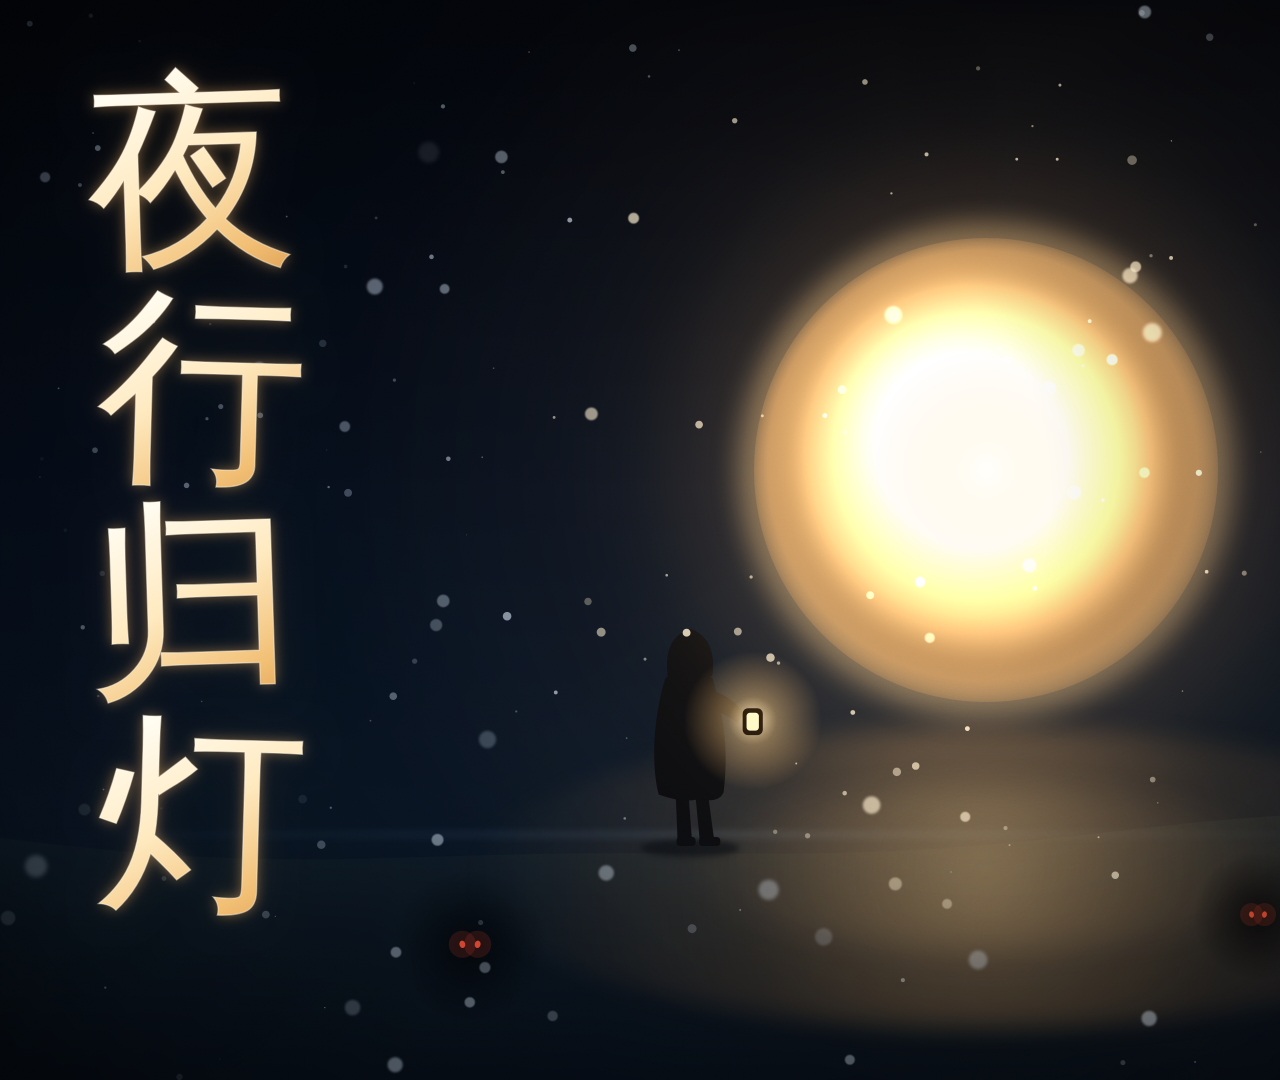
==== poster_D.html @ d7a7b06c "海报：极简发光版（竖排标题 + 光团 + 剪影）" ====
<!doctype html>
<html lang="zh-CN">
<head>
<meta charset="utf-8">
<title>夜行归灯 · 海报</title>
<style>
  @page{margin:0}
  *{margin:0;padding:0;box-sizing:border-box}
  html,body{width:1440px;height:1080px;overflow:hidden;background:#03060b}
  .poster{position:relative;width:1440px;height:1080px;overflow:hidden}
  canvas{display:block;width:1440px;height:1080px}
  .grain{position:absolute;inset:0;pointer-events:none;opacity:.05;mix-blend-mode:overlay;
    background-image:url("data:image/svg+xml;utf8,<svg xmlns='http://www.w3.org/2000/svg' width='220' height='220'><filter id='n'><feTurbulence type='fractalNoise' baseFrequency='.85' numOctaves='4'/></filter><rect width='220' height='220' filter='url(%23n)' opacity='.8'/></svg>")}
</style>
</head>
<body>
<div class="poster">
  <canvas id="c" width="2880" height="2160"></canvas>
  <div class="grain"></div>
</div>
<script>
(() => {
  const c = document.getElementById('c');
  const ctx = c.getContext('2d');
  const W = 1440, H = 1080;
  ctx.scale(2, 2);

  let seed = 5150;
  const rnd = () => (seed = (seed * 16807) % 2147483647) / 2147483647;

  const GX = 986, GY = 470, GR = 232;      // 光团
  const FLOOR = 838;

  const flakes = Array.from({length: 210}, () => {
    const d = rnd() * rnd();               // 靠 0 更近 = 更远
    return { x: rnd()*W, y: rnd()*H, r: .6 + d*11, a: .07 + rnd()*.45, blur: d*d*5 };
  });

  // 离屏辉光
  const bcv = document.createElement('canvas');
  bcv.width = W; bcv.height = H;
  const bc = bcv.getContext('2d');

  function radial(target, x, y, r, stops) {
    const g = target.createRadialGradient(x, y, 0, x, y, r);
    stops.forEach(([p, col]) => g.addColorStop(p, col));
    target.fillStyle = g;
    target.beginPath(); target.arc(x, y, r, 0, 6.283); target.fill();
  }

  function draw() {
    ctx.clearRect(0, 0, W, H);
    bc.clearRect(0, 0, W, H);

    /* ---------- 底色 ---------- */
    const bg = ctx.createLinearGradient(0, 0, 0, H);
    bg.addColorStop(0, '#04070d');
    bg.addColorStop(.45, '#071120');
    bg.addColorStop(.78, '#0a1828');
    bg.addColorStop(1, '#050c15');
    ctx.fillStyle = bg; ctx.fillRect(0, 0, W, H);

    /* ---------- 光团 ---------- */
    // 大范围雾光
    radial(bc, GX, GY, 700, [
      [0, 'rgba(255,196,108,.26)'],
      [.28, 'rgba(255,178,92,.12)'],
      [.62, 'rgba(255,160,72,.04)'],
      [1, 'rgba(255,150,60,0)']
    ]);
    // 中圈
    radial(bc, GX, GY, 360, [
      [0, 'rgba(255,238,196,.55)'],
      [.30, 'rgba(255,206,132,.30)'],
      [.68, 'rgba(255,180,96,.09)'],
      [1, 'rgba(255,170,80,0)']
    ]);
    // 亮核
    radial(bc, GX, GY, 190, [
      [0, 'rgba(255,253,244,.96)'],
      [.22, 'rgba(255,236,186,.78)'],
      [.55, 'rgba(255,200,124,.30)'],
      [1, 'rgba(255,186,100,0)']
    ]);

    // 光团本体：一层"灯罩"质感
    const core = ctx.createRadialGradient(GX - 46, GY - 60, 20, GX, GY, GR);
    core.addColorStop(0, 'rgba(255,252,238,.96)');
    core.addColorStop(.34, 'rgba(255,238,194,.90)');
    core.addColorStop(.68, 'rgba(255,206,132,.72)');
    core.addColorStop(.92, 'rgba(246,166,84,.42)');
    core.addColorStop(1, 'rgba(240,150,70,.16)');
    ctx.fillStyle = core;
    ctx.beginPath(); ctx.arc(GX, GY, GR, 0, 6.283); ctx.fill();

    // 光团边缘的柔化（雾里透出来的感觉）
    ctx.save();
    ctx.filter = 'blur(26px)';
    ctx.globalAlpha = .55;
    ctx.strokeStyle = 'rgba(255,212,146,.62)';
    ctx.lineWidth = 44;
    ctx.beginPath(); ctx.arc(GX, GY, GR - 6, 0, 6.283); ctx.stroke();
    ctx.restore();

    /* ---------- 雪原 ---------- */
    const gnd2 = ctx.createLinearGradient(0, FLOOR - 40, 0, H);
    gnd2.addColorStop(0, '#12222f');
    gnd2.addColorStop(.45, '#0b1723');
    gnd2.addColorStop(1, '#060e18');
    ctx.fillStyle = gnd2;
    ctx.beginPath();
    ctx.moveTo(0, H); ctx.lineTo(0, FLOOR + 10);
    for (let x = 0; x <= W; x += 16) {
      ctx.lineTo(x, FLOOR + Math.sin(x / 320) * 22 + Math.sin(x / 120) * 6);
    }
    ctx.lineTo(W, H); ctx.closePath(); ctx.fill();

    // 地平线一线冷光
    ctx.save();
    ctx.filter = 'blur(8px)';
    const hl = ctx.createLinearGradient(0, 0, W, 0);
    hl.addColorStop(0, 'rgba(120,170,220,0)');
    hl.addColorStop(.5, 'rgba(150,196,236,.18)');
    hl.addColorStop(1, 'rgba(120,170,220,0)');
    ctx.fillStyle = hl;
    ctx.fillRect(0, FLOOR - 6, W, 5);
    ctx.restore();

    // 地面被光照亮的部分
    ctx.save();
    ctx.filter = 'blur(24px)';
    const spill = ctx.createRadialGradient(GX, FLOOR + 40, 20, GX, FLOOR + 40, 520);
    spill.addColorStop(0, 'rgba(255,200,124,.34)');
    spill.addColorStop(.45, 'rgba(255,176,92,.12)');
    spill.addColorStop(1, 'rgba(255,166,80,0)');
    ctx.fillStyle = spill;
    ctx.beginPath(); ctx.ellipse(GX, FLOOR + 40, 520, 150, 0, 0, 6.283); ctx.fill();
    ctx.restore();

    // 光团在雪面的倒影
    ctx.save();
    ctx.filter = 'blur(30px)';
    ctx.globalAlpha = .35;
    const refl = ctx.createRadialGradient(GX, FLOOR + 30, 10, GX, FLOOR + 30, 300);
    refl.addColorStop(0, 'rgba(255,214,150,.55)');
    refl.addColorStop(1, 'rgba(255,190,110,0)');
    ctx.fillStyle = refl;
    ctx.beginPath(); ctx.ellipse(GX, FLOOR + 30, 300, 80, 0, 0, 6.283); ctx.fill();
    ctx.restore();

    /* ---------- 小剪影：走向光 ---------- */
    drawWalker(690, FLOOR + 8, 1.12);

    /* ---------- 暗处的眼睛 ---------- */
    drawEyes(470, 946, .85);
    drawEyes(1258, 916, .72);

    /* ---------- 雪 ---------- */
    ctx.save();
    flakes.forEach(f => {
      const d = Math.hypot(f.x - GX, f.y - GY);
      const lit = Math.max(0, 1 - d / 640);
      ctx.globalAlpha = Math.min(.92, f.a + lit * .55);
      ctx.filter = f.blur > .4 ? `blur(${f.blur.toFixed(1)}px)` : 'none';
      ctx.fillStyle = lit > .3 ? '#fff5da' : '#d9e8f8';
      ctx.beginPath(); ctx.arc(f.x, f.y, f.r, 0, 6.283); ctx.fill();
    });
    ctx.restore();
    ctx.filter = 'none'; ctx.globalAlpha = 1;

    /* ---------- 光团叠加 ---------- */
    ctx.save();
    ctx.globalCompositeOperation = 'lighter';
    ctx.filter = 'blur(34px)';
    ctx.globalAlpha = .95;
    ctx.drawImage(bcv, 0, 0, W, H);
    ctx.restore();

    // 光团中心的实心亮核（压在最上，保证够亮）
    radial(ctx, GX, GY, 120, [
      [0, 'rgba(255,255,250,.55)'],
      [.5, 'rgba(255,238,192,.22)'],
      [1, 'rgba(255,220,160,0)']
    ]);

    /* ---------- 调色 / 暗角 ---------- */
    const grade = ctx.createLinearGradient(0, 0, W, H);
    grade.addColorStop(0, 'rgba(20,52,96,.22)');
    grade.addColorStop(.55, 'rgba(0,0,0,0)');
    grade.addColorStop(1, 'rgba(255,170,90,.08)');
    ctx.globalCompositeOperation = 'soft-light';
    ctx.fillStyle = grade; ctx.fillRect(0, 0, W, H);
    ctx.globalCompositeOperation = 'source-over';

    const vg = ctx.createRadialGradient(W * .52, H * .46, 300, W * .5, H * .5, 1000);
    vg.addColorStop(0, 'rgba(0,0,0,0)');
    vg.addColorStop(.66, 'rgba(0,0,0,.30)');
    vg.addColorStop(1, 'rgba(0,0,0,.72)');
    ctx.fillStyle = vg; ctx.fillRect(0, 0, W, H);

    /* ---------- 标题（竖排） ---------- */
    drawTitle();
  }

  /* ---------- 行走的小剪影 ---------- */
  function drawWalker(x, feetY, sc) {
    ctx.save();
    ctx.translate(x, feetY);
    ctx.scale(sc, sc);

    // 地面影
    ctx.save(); ctx.filter = 'blur(6px)';
    ctx.fillStyle = 'rgba(4,10,18,.6)';
    ctx.beginPath(); ctx.ellipse(0, 2, 44, 8, 0, 0, 6.283); ctx.fill();
    ctx.restore();

    ctx.fillStyle = '#05090f';

    // 腿（一前一后）
    ctx.beginPath();
    ctx.moveTo(-13, -54); ctx.lineTo(-2, -54); ctx.lineTo(2, -2); ctx.lineTo(-11, -2); ctx.closePath(); ctx.fill();
    ctx.beginPath();
    ctx.moveTo(4, -54); ctx.lineTo(15, -54); ctx.lineTo(22, -2); ctx.lineTo(9, -2); ctx.closePath(); ctx.fill();
    // 靴
    ctx.beginPath(); ctx.roundRect(-12, -8, 17, 8, 3); ctx.fill();
    ctx.beginPath(); ctx.roundRect(8, -8, 19, 8, 3); ctx.fill();

    // 斗篷
    ctx.beginPath();
    ctx.moveTo(-22, -150);
    ctx.bezierCurveTo(-34, -110, -34, -70, -28, -46);
    ctx.quadraticCurveTo(-6, -38, 8, -42);
    ctx.quadraticCurveTo(26, -38, 30, -48);
    ctx.bezierCurveTo(34, -80, 32, -112, 20, -150);
    ctx.quadraticCurveTo(0, -164, -22, -150);
    ctx.closePath(); ctx.fill();

    // 兜帽
    ctx.beginPath();
    ctx.moveTo(-20, -152);
    ctx.quadraticCurveTo(-24, -186, 0, -194);
    ctx.quadraticCurveTo(24, -186, 20, -152);
    ctx.quadraticCurveTo(0, -140, -20, -152);
    ctx.closePath(); ctx.fill();

    // 手臂 + 提灯
    ctx.beginPath();
    ctx.moveTo(18, -140);
    ctx.quadraticCurveTo(40, -132, 48, -118);
    ctx.lineTo(42, -110);
    ctx.quadraticCurveTo(32, -118, 16, -124);
    ctx.closePath(); ctx.fill();

    ctx.restore();

    // 小提灯
    const lx = x + 56 * sc, ly = feetY - 112 * sc;
    const halo = ctx.createRadialGradient(lx, ly, 0, lx, ly, 62 * sc);
    halo.addColorStop(0, 'rgba(255,240,200,.9)');
    halo.addColorStop(.35, 'rgba(255,206,132,.4)');
    halo.addColorStop(1, 'rgba(255,190,110,0)');
    ctx.fillStyle = halo;
    ctx.beginPath(); ctx.arc(lx, ly, 62 * sc, 0, 6.283); ctx.fill();

    ctx.fillStyle = '#1a1209';
    ctx.beginPath(); ctx.roundRect(lx - 9 * sc, ly - 11 * sc, 18 * sc, 24 * sc, 5 * sc); ctx.fill();
    ctx.fillStyle = '#ffeec2';
    ctx.beginPath(); ctx.roundRect(lx - 5.5 * sc, ly - 7 * sc, 11 * sc, 16 * sc, 3 * sc); ctx.fill();
  }

  /* ---------- 暗处的眼睛 ---------- */
  function drawEyes(x, y, s) {
    ctx.save();
    const g = ctx.createRadialGradient(x, y, 2, x, y, 90 * s);
    g.addColorStop(0, 'rgba(2,4,8,.8)');
    g.addColorStop(1, 'rgba(2,4,8,0)');
    ctx.fillStyle = g;
    ctx.beginPath(); ctx.arc(x, y, 90 * s, 0, 6.283); ctx.fill();
    ctx.restore();

    [[-9, -2], [9, -2]].forEach(([dx, dy]) => {
      ctx.fillStyle = 'rgba(255,78,54,.16)';
      ctx.beginPath(); ctx.arc(x + dx * s, y + dy * s, 16 * s, 0, 6.283); ctx.fill();
      ctx.fillStyle = 'rgba(255,84,58,.95)';
      ctx.beginPath(); ctx.ellipse(x + dx * s, y + dy * s, 3.4 * s, 4.4 * s, dx > 0 ? .16 : -.16, 0, 6.283); ctx.fill();
    });
  }

  /* ---------- 竖排标题 ---------- */
  function drawTitle() {
    const chars = ['夜', '行', '归', '灯'];
    ctx.save();
    ctx.font = '210px "STXingkai","华文行楷","KaiTi","楷体",serif';
    ctx.textAlign = 'center';
    ctx.textBaseline = 'middle';

    chars.forEach((ch, i) => {
      const x = 196 + (i % 2 ? 6 : -4);
      const y = 190 + i * 214;
      ctx.save();
      ctx.translate(x, y);
      ctx.rotate((i % 2 ? 1.6 : -1.8) * Math.PI / 180);

      // 外发光
      ctx.shadowColor = 'rgba(255,186,104,.45)';
      ctx.shadowBlur = 70;
      ctx.fillStyle = 'rgba(255,206,140,.22)';
      ctx.fillText(ch, 0, 0);

      // 渐变主体
      ctx.shadowBlur = 26;
      const g = ctx.createLinearGradient(-60, -110, 60, 110);
      g.addColorStop(0, '#fffdf3');
      g.addColorStop(.42, '#ffeac0');
      g.addColorStop(.80, '#f2bf74');
      g.addColorStop(1, '#dfa055');
      ctx.fillStyle = g;
      ctx.fillText(ch, 0, 0);

      ctx.shadowBlur = 0;
      ctx.lineWidth = 1.3;
      ctx.strokeStyle = 'rgba(255,251,236,.45)';
      ctx.strokeText(ch, 0, 0);
      ctx.restore();
    });
    ctx.restore();
  }

  draw();
})();
</script>
</body>
</html>
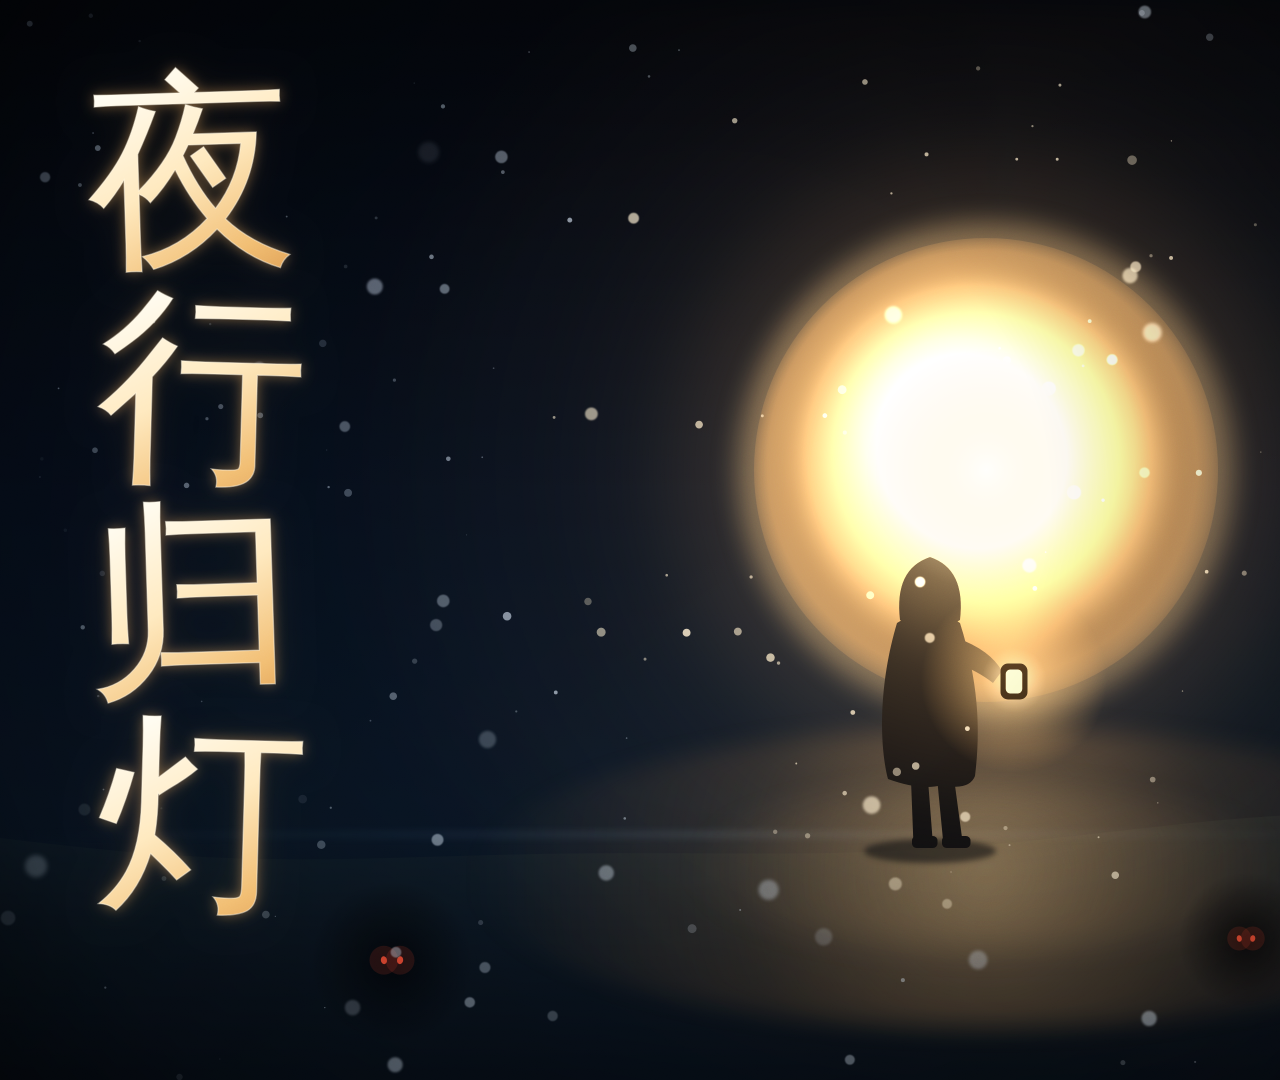
==== commit 0017f7ad: "海报：逆光剪影版" ====
--- a/poster_D.html
+++ b/poster_D.html
@@ -149,11 +149,11 @@
     ctx.restore();
 
     /* ---------- 小剪影：走向光 ---------- */
-    drawWalker(690, FLOOR + 8, 1.12);
+    drawWalker(930, FLOOR + 10, 1.5);
 
     /* ---------- 暗处的眼睛 ---------- */
-    drawEyes(470, 946, .85);
-    drawEyes(1258, 916, .72);
+    drawEyes(392, 962, .9);
+    drawEyes(1246, 940, .75);
 
     /* ---------- 雪 ---------- */
     ctx.save();
@@ -250,6 +250,23 @@
     ctx.lineTo(42, -110);
     ctx.quadraticCurveTo(32, -118, 16, -124);
     ctx.closePath(); ctx.fill();
+
+    // 逆光轮廓
+    ctx.save();
+    ctx.translate(x, feetY);
+    ctx.scale(sc, sc);
+    ctx.strokeStyle = 'rgba(255,246,214,1)';
+    ctx.lineWidth = 3.2;
+    ctx.lineCap = 'round';
+    // 兜帽
+    ctx.beginPath(); ctx.moveTo(-19, -164); ctx.quadraticCurveTo(-4, -196, 14, -166); ctx.stroke();
+    // 身体两侧
+    ctx.beginPath(); ctx.moveTo(-26, -142); ctx.quadraticCurveTo(-34, -110, -29, -64); ctx.stroke();
+    ctx.beginPath(); ctx.moveTo(24, -144); ctx.quadraticCurveTo(31, -110, 28, -66); ctx.stroke();
+    // 腿
+    ctx.beginPath(); ctx.moveTo(-9, -52); ctx.lineTo(-8, -10); ctx.stroke();
+    ctx.beginPath(); ctx.moveTo(9, -52); ctx.lineTo(14, -10); ctx.stroke();
+    ctx.restore();
 
     ctx.restore();
 
